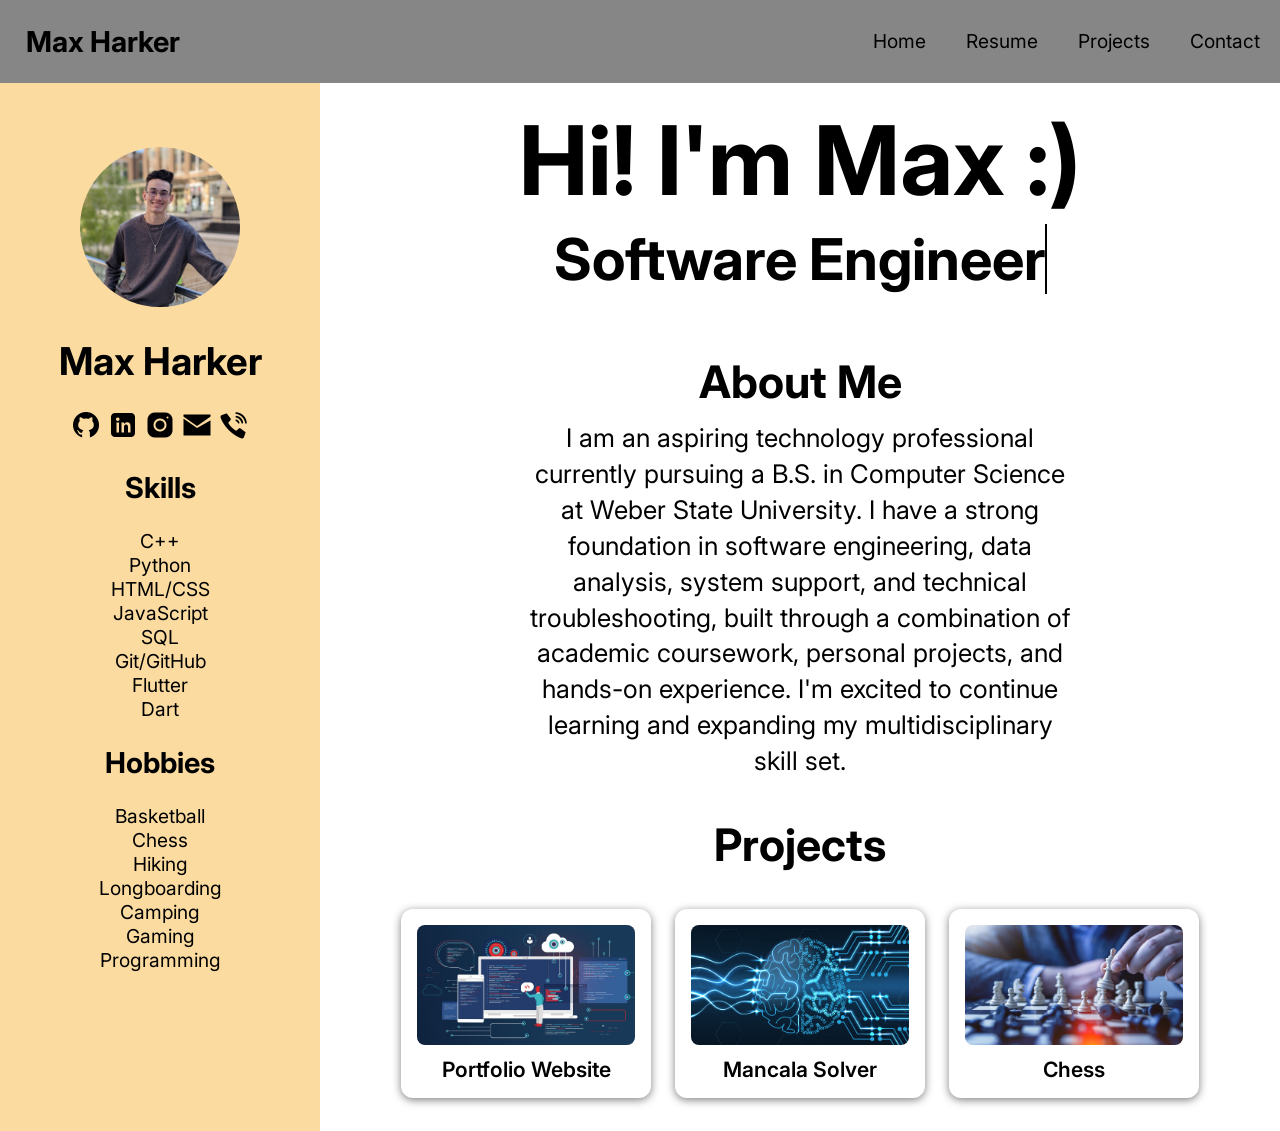
==== index.html @ 7ca468c0 "Initial website" ====
<!DOCTYPE html>
<html lang="en">
    <head>
        <meta charset="UTF-8">
        <meta name="viewport" content="width=device-width, initial-scale=1.0">
        <meta name="description" content="Portfolio website of Max Harker">
        <meta name="author" content="Max Harker">
        <title>Main</title>
        <link rel="stylesheet" href="styles.css">
        <link rel="stylesheet" href="nav.css">
        <link rel="icon" href="assets/logo (1).png" type="image/x-icon">
        <link rel="preconnect" href="https://fonts.googleapis.com">
        <link rel="preconnect" href="https://fonts.gstatic.com" crossorigin>
        <link href="https://fonts.googleapis.com/css2?family=Inter:ital,opsz,wght@0,14..32,100..900;1,14..32,100..900&family=Noto+Sans:ital,wght@0,100..900;1,100..900&display=swap" rel="stylesheet">
    </head>
    <body>
        <main>
            <nav>
                <ul class="nav-links">
                    <li><h1>Max Harker</h1></li>
                    <li><a href="index.html">Home</a></li>
                    <li><a href="resume.html">Resume</a></li>
                    <li><a href="projects.html">Projects</a></li>
                    <li><a href="contact.html">Contact</a></li>
                    <li class="menu-icon"><p>☰</p></li>
                </ul>
            </nav>
            <!-- Mobile dropdown menu -->
            <div class="mobile-menu">
                <ul>
                    <li><a href="index.html">Home</a></li>
                    <li><a href="resume.html">Resume</a></li>
                    <li><a href="projects.html">Projects</a></li>
                    <li><a href="contact.html">Contact</a></li>
                </ul>
            </div>
            <div class="mainDisplay">
                <div class="sidebox">
                    <img src="assets/pfp.jpg" alt="Max Harker" class="pfp">
                    <h1>Max Harker</h1>
                    <a href="https://github.com/MaxHarker" target="_blank">
                        <img src="assets/github.png" alt="GitHub profile link" class="social-icon">
                    </a>
                    <a href="https://www.linkedin.com/in/max-harker-019b5b316/" target="_blank">
                        <img src="assets/linkedin.png" alt="LinkedIn profile link" class="social-icon">
                    </a>
                    <a href="https://www.instagram.com/maxharker63/" target="_blank">
                        <img src="assets/instagram.png" alt="Instagram profile link" class="social-icon">
                    </a>
                    <a href="mailto:maxharker@gmail.com">
                        <img src="assets/email.png" alt="Email Max Harker" class="social-icon">
                    </a>
                    <a href="tel:+13854415107">
                        <img src="assets/phone.png" alt="Call Max Harker" class="social-icon">
                    </a>
                    <h2>Skills</h2>
                    <p>C++
                        <br>Python
                        <br>HTML/CSS
                        <br>JavaScript
                        <br>SQL
                        <br>Git/GitHub
                        <br>Flutter
                        <br>Dart
                    </p>
                    <h2>Hobbies</h2>
                    <p>Basketball
                        <br>Chess
                        <br>Hiking
                        <br>Longboarding
                        <br>Camping
                        <br>Gaming
                        <br>Programming
                    </p>
                </div>
                <div class="content">
                    <div class="welcome">
                        <div class="imageTitleContainer">
                            <img src="assets/pfp.jpg" alt="Max Harker" class="pfp-mobile">
                            <h1 style="font-size: 5em;">Hi! I'm Max :)</h1>
                        </div>
                        <h2 style="font-size: 3em;"><span id="typing"></span></h2>
                    </div>
                    <div class="about">
                        <h2>About Me</h2>
                        <p>I am an aspiring technology professional currently pursuing
                             a B.S. in Computer Science at Weber State University. I 
                             have a strong foundation in software engineering, data 
                             analysis, system support, and technical troubleshooting, 
                             built through a combination of academic coursework, 
                             personal projects, and hands-on experience. I'm excited to
                              continue learning and expanding my multidisciplinary skill
                            set.</p>
                    </div>
                    <div class="projects">
                        <h2>Projects</h2>
                        <div class="project-list">
                            <a href="project1.html" class="project-card">
                                <img src="assets/website.jpg" alt="Portfolio Website">
                                <span>Portfolio Website</span>
                            </a>
                            <a href="project2.html" class="project-card">
                                <img src="assets/neuralNetwork.jpg" alt="Custom Neural Network">
                                <span>Mancala Solver</span>
                            </a>
                            <a href="project3.html" class="project-card">
                                <img src="assets/chessEngine.jpg" alt="Chess Analysis Engine">
                                <span>Chess</span>
                            </a>
                        </div>
                    </div>
            </div>
        </main>
        <footer>
        </footer>
        <script src="script.js"></script>
        <script>
            const menuIcon = document.querySelector('.menu-icon');
            const mobileMenu = document.querySelector('.mobile-menu');

            menuIcon.addEventListener('click', () => {
                mobileMenu.classList.toggle('show');
            });
        </script>
    </body>
</html>
---- styles.css ----
html{
    font-size:clamp(1rem,1.5vw,1.25rem);
    box-sizing:border-box
}
*,::after,::before{
    box-sizing:inherit
}
body{
    margin:0;
    padding:0;
    font-family:Inter,sans-serif;
    font-weight:400;
    color:#000
}
.content h1{
    font-size:clamp(2.5rem,6vw,5rem);
    margin-bottom:.2em;
}
.content h2{
    font-size:clamp(1.75rem,3.5vw,3rem);
    margin-top:.1em
}
.about h2{
    margin-bottom:.25em
}
.about p{
    margin-top:0;
    font-size:clamp(1rem,2vw,1.4rem);
    max-width:60%;
    margin-left:auto;
    margin-right:auto;
    line-height:1.4
}
.mainDisplay{
    display:flex;
    min-height:100vh;
}
.sidebox{
    width:25%;
    padding-top:5%;
    text-align:center;
    background-color:#fbdba0
}
.welcome{
    padding-top: 1em;
}
.imageTitleContainer h1 {
    margin: 0;
    text-align: center;
}
.content{
    flex:1;
    text-align:center;
    padding:0 1rem
}
.content>div{
    padding-bottom:1%
}
.pfp,.pfp-mobile{
    border-radius:50%;
    aspect-ratio:1/1;
    object-fit:cover;
    object-position:50% 10%
}
.pfp{
    width:50%
}
.pfp-mobile{
    display:none
}
.sidebox a{
    text-decoration:none
}
.social-icon{
    width:10%;
    transition:transform .2s
}
.social-icon:hover{
    transform:translateY(-2px) scale(1.03)
}
#typing{
    display:inline-block;
    border-right:2px solid #000;
    animation:blink .75s step-end infinite
}
@keyframes blink{
    50%{
        border-color:transparent
    }
}
.project-list{
    display:flex;
    flex-wrap:wrap;
    gap:24px;
    justify-content:center;
    margin:24px 0
}
.project-card{
    display:flex;
    flex-direction:column;
    align-items:center;
    width:clamp(250px,27%,350px);
    padding:16px;
    border-radius:12px;
    box-shadow:0 2px 8px rgba(0,0,0,.5);
    text-decoration:none;
    color:inherit;
    transition:box-shadow .2s,transform .2s
}
.project-card:hover{
    box-shadow:0 4px 16px rgba(0,0,0,.7);
    transform:translateY(-4px) scale(1.03)
}
.project-card img{
    width:100%;
    height:120px;
    object-fit:cover;
    border-radius:8px;
    margin-bottom:12px
}
.project-card span{
    font-size:1.1em;
    font-weight:600;
    text-align:center
}
@media (max-width:768px){
    .mainDisplay{
        flex-direction:column;
        align-items:center
    }
    .sidebox{
        display:none
    }
    .imageTitleContainer{
        display:flex;
        gap:1.5em;
        justify-content:center;
        align-items:center
    }
    .pfp-mobile{
        display:block;
        width:clamp(100px,35%,180px)
    }
    .mainDisplay{
        padding: 1em;
    }
    .project-list{
        flex-direction:column;
        align-items:center
    }
    .project-card{
        width:80%;
        max-width:300px
    }
}

/* ====== RESUME ====== */
.resume-wrapper {
  display: flex;
  justify-content: center;
  padding: 50px 20px;
}

.resume-container {
  background: #fff;
  border: 2px solid #333;
  padding: 40px 60px;
  max-width: 800px;
  box-shadow: 0 4px 15px rgba(0,0,0,0.2);
}

.resume-container h1,
.resume-container h2,
.resume-container h3 {
  color: #000;
  font-weight: 700;
  margin-bottom: 0.5em;
}

.resume-container h1 {
  font-size: 2rem;
}

.resume-container h2 {
  font-size: 1.5rem;
  color: #00ab44
}

.resume-container h3 {
  font-size: 1.2rem;
}

.resume-container p {
  margin-bottom: 1em;
  font-size: 1rem;
  color: #000;
}

.resume-container ul {
  margin-left: 1.5rem;
  margin-bottom: 1em;
}

.degree {
  font-weight: 400;
  color: #666;
}

.company {
  font-weight: 400;
  color: #666;
}

.dates {
  font-style: italic;
  font-size: 0.9rem;
  margin-bottom: 0.5em;
}

.contact-info a {
  color: #1155cc;
  text-decoration: underline;
}

/* Layout for project grid */
.work-grid {
  display: grid;
  grid-template-columns: repeat(auto-fit, minmax(280px, 1fr));
  gap: 1.5rem;
  margin-top: 1rem;
  padding: 0 1rem;
}

/* Each clickable tile */
.work-tile {
  display: block;
  text-decoration: none;
  color: inherit;
  border: 1px solid #ccc;
  border-radius: 8px;
  overflow: hidden;
  transition: transform 0.2s, box-shadow 0.2s;
}

/* Hover effect */
.work-tile:hover {
  transform: translateY(-5px);
  box-shadow: 0 8px 18px rgba(0, 0, 0, 0.15);
}

/* Thumbnail image on tile */
.work-thumb {
  width: 100%;
  height: auto;
  display: block;
}

/* Text block inside tile */
.work-text {
  padding: 0.75rem 1rem;
}

.work-text h3 {
  margin: 0.5rem 0;
  font-size: 1.4rem;
}

.work-text p {
  font-size: 1rem;
  color: #555;
}
---- nav.css ----
nav{
    width:100%;
    background-color:#868686
}
nav>ul{
    list-style:none;
    padding:0;
    margin:0;
    height:100%;
    align-items:center
}
.nav-links{
    display:flex;
    justify-content:center;
    align-items:stretch
}
.nav-links li:first-child{
    margin-right:auto;
    padding-left:2%
}
.nav-links li a{
    display:flex;
    align-items:center;
    height:100%;
    padding:0 20px;
    text-decoration:none;
    color:inherit
}
.nav-links li p{
    font-size:clamp(1.5rem,3vw,2.5rem)
}
.nav-links li a:hover{
    background-color:#b8aea0da;
    transition:background-color .2s
}
nav .menu-icon{
    display:none;
    cursor:pointer
}
@media (max-width:600px){
    .nav-links li:not(:first-child):not(.menu-icon){
        display:none
    }
    nav .menu-icon{
        display:flex;
        align-items:center;
        font-size:2em;
        margin-left:auto;
        padding:0 10vw
    }
}
@media (min-width:600px){
    .mobile-menu{
        display:none
    }
}
.mobile-menu{
    max-height:0;
    overflow:hidden;
    transition:max-height .4s cubic-bezier(.4,0,.2,1);
    background-color:#868686
}
.mobile-menu.show{
    max-height:400px
}
.mobile-menu ul{
    list-style:none;
    display:flex;
    flex-direction:column;
    margin:0;
    padding:0;
    border-top:2px solid #888;
    background-color:#868686
}
.mobile-menu li{
    border-top:1px solid rgba(0,0,0,.25)
}
.mobile-menu a{
    display:block;
    text-align:center;
    width:100%;
    padding:1rem 0;
    font-size:1.2rem;
    text-decoration:none;
    color:#000;
    transition:background-color .2s,color .2s
}
.mobile-menu a:focus,.mobile-menu a:hover{
    background-color:rgba(0,0,0,.08)
}
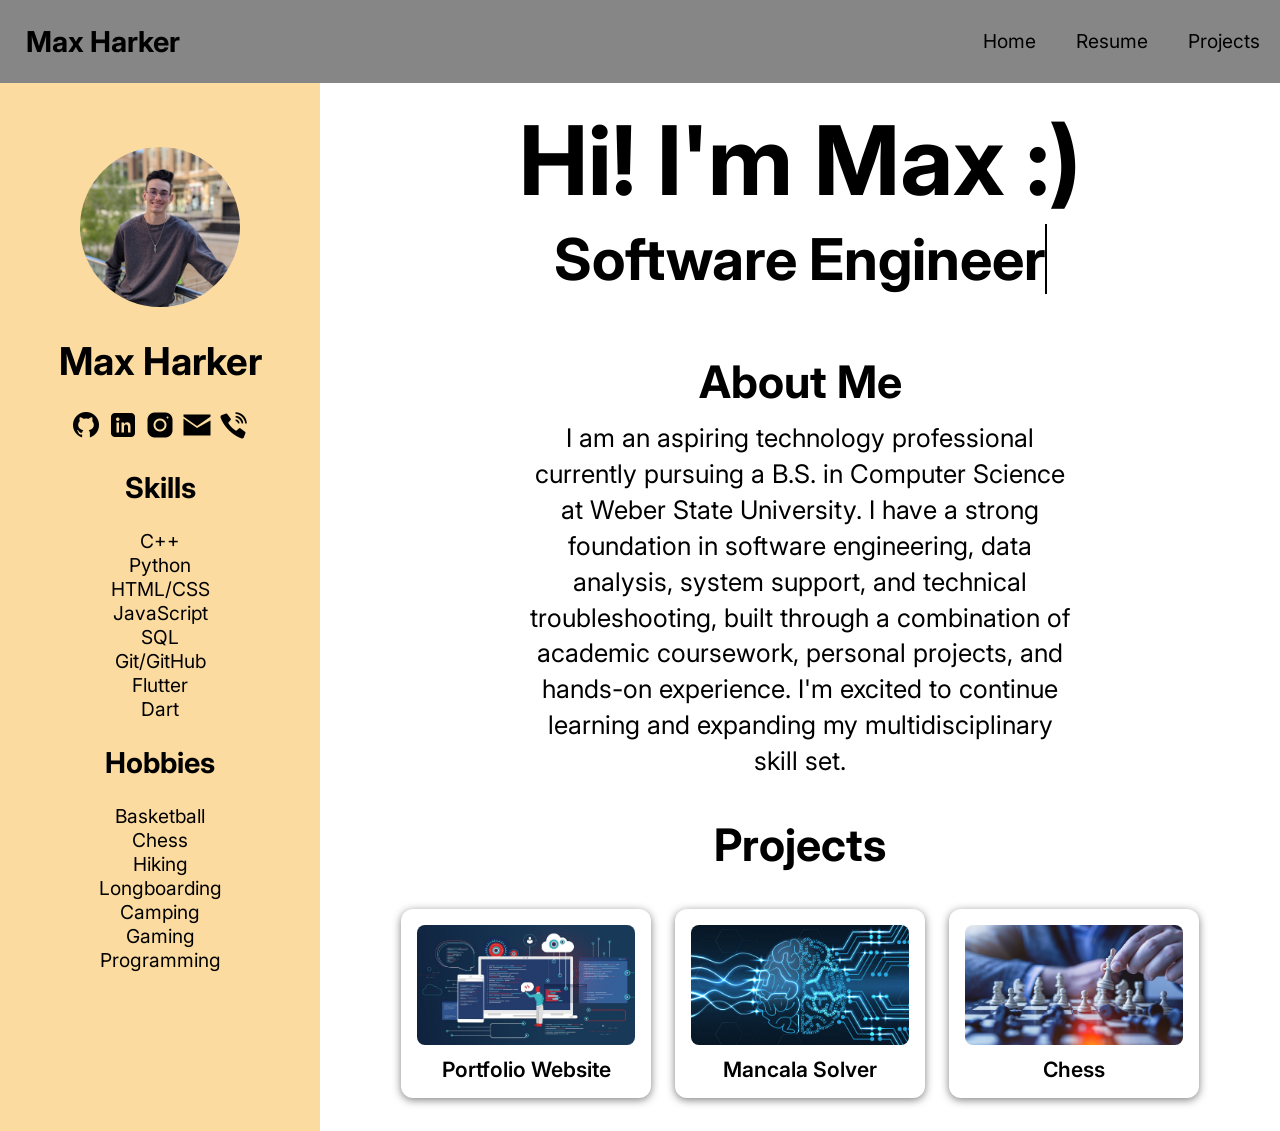
==== commit 914b5d6b: "Updated links" ====
--- a/index.html
+++ b/index.html
@@ -21,7 +21,6 @@
                     <li><a href="index.html">Home</a></li>
                     <li><a href="resume.html">Resume</a></li>
                     <li><a href="projects.html">Projects</a></li>
-                    <li><a href="contact.html">Contact</a></li>
                     <li class="menu-icon"><p>☰</p></li>
                 </ul>
             </nav>
@@ -31,7 +30,6 @@
                     <li><a href="index.html">Home</a></li>
                     <li><a href="resume.html">Resume</a></li>
                     <li><a href="projects.html">Projects</a></li>
-                    <li><a href="contact.html">Contact</a></li>
                 </ul>
             </div>
             <div class="mainDisplay">
@@ -95,15 +93,15 @@
                     <div class="projects">
                         <h2>Projects</h2>
                         <div class="project-list">
-                            <a href="project1.html" class="project-card">
+                            <a href="https://github.com/MaxHarker/Portfolio-Website" class="project-card">
                                 <img src="assets/website.jpg" alt="Portfolio Website">
                                 <span>Portfolio Website</span>
                             </a>
-                            <a href="project2.html" class="project-card">
+                            <a href="https://github.com/MaxHarker/Mancala" class="project-card">
                                 <img src="assets/neuralNetwork.jpg" alt="Custom Neural Network">
                                 <span>Mancala Solver</span>
                             </a>
-                            <a href="project3.html" class="project-card">
+                            <a href="https://github.com/MaxHarker/chess" class="project-card">
                                 <img src="assets/chessEngine.jpg" alt="Chess Analysis Engine">
                                 <span>Chess</span>
                             </a>
